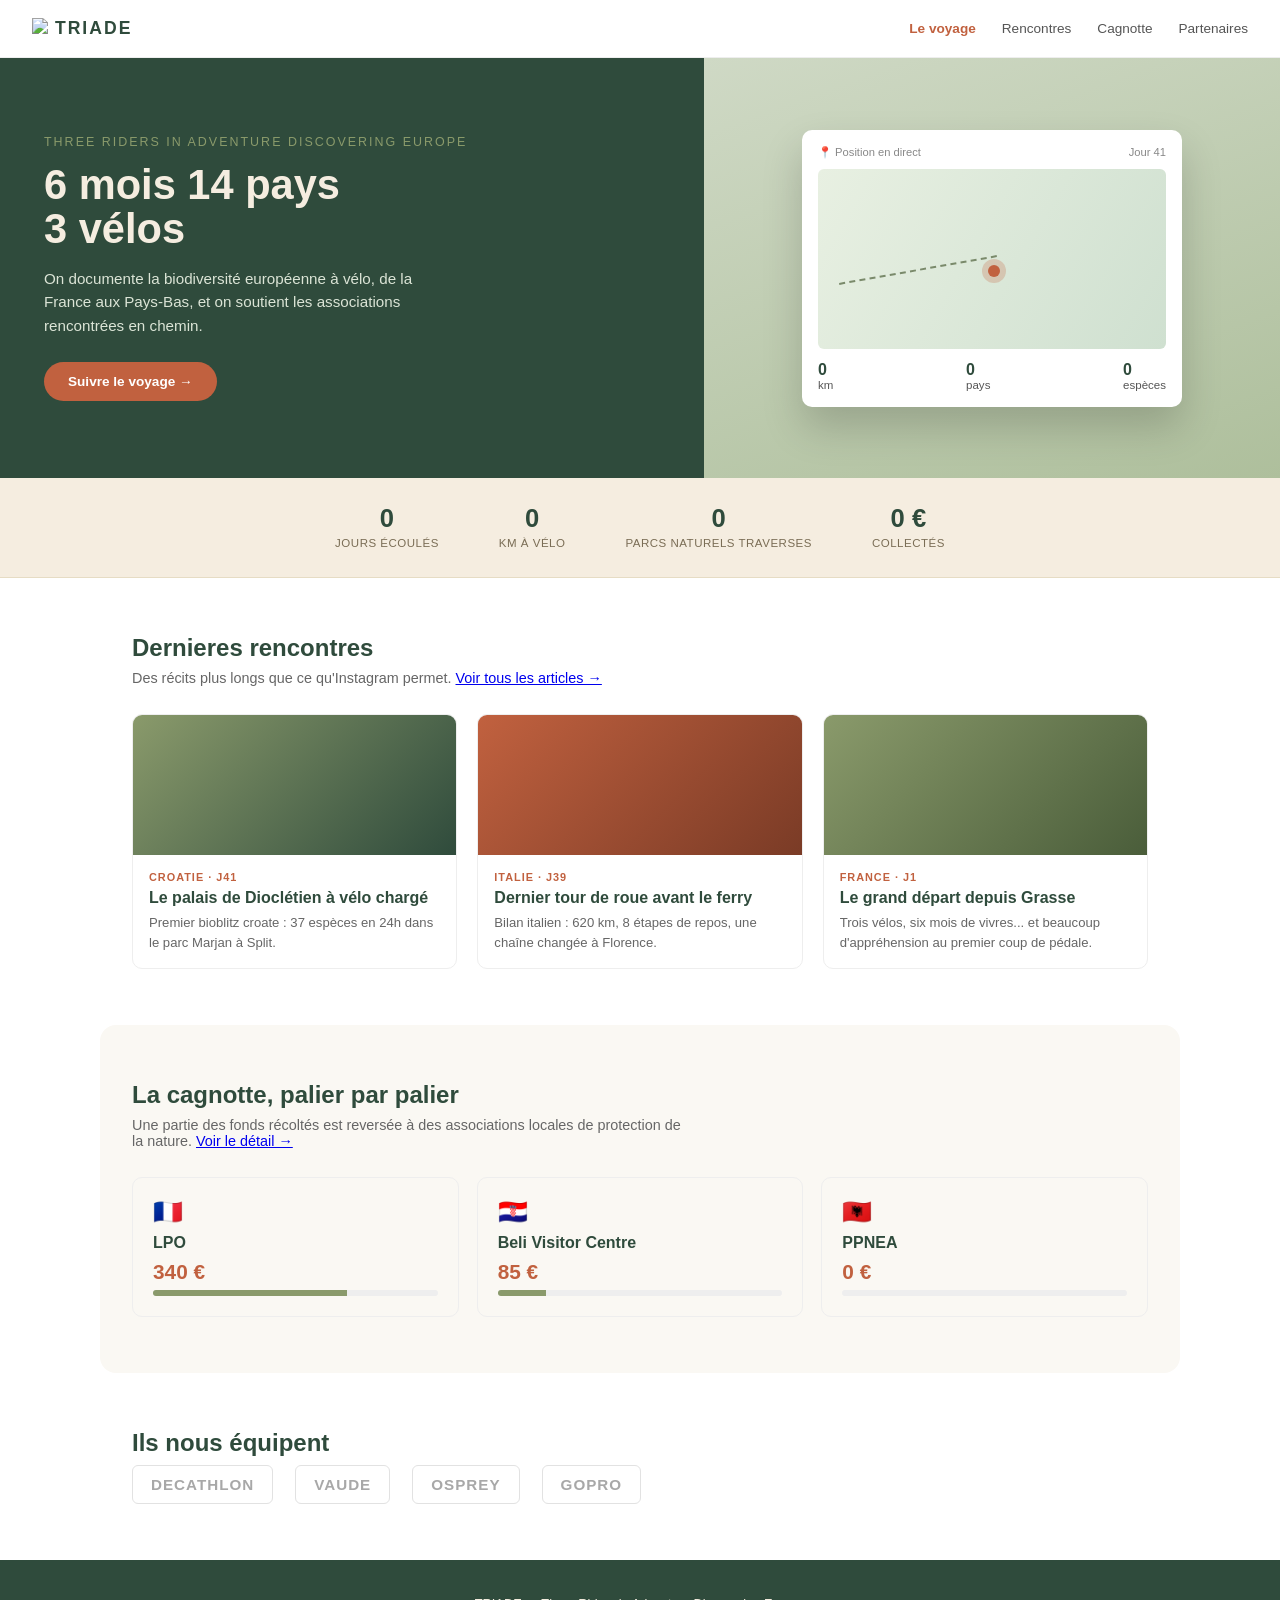
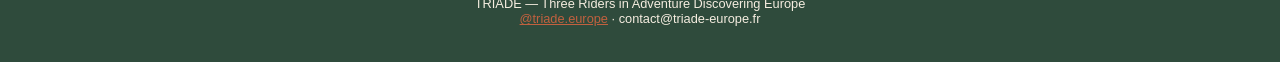
==== index.html @ 1de2ab33 "Update index.html" ====
<!DOCTYPE html>
<html lang="fr">
<head>
<meta charset="UTF-8">
<meta name="viewport" content="width=device-width, initial-scale=1">
<title>TRIADE — 6 mois à vélo pour la biodiversité européenne</title>
<link rel="stylesheet" href="style.css">
</head>
<body>

<nav>
  <a class="logo" href="index.html"> <img src="‪C:\Users\titou\Downloads\ChatGPT Image 26 juil. 2026, 16_15_27.png"> TRIADE</a>
  <div class="navlinks">
    <a href="index.html" class="active">Le voyage</a>
    <a href="carnet.html">Rencontres</a>
    <a href="associations.html">Cagnotte</a>
    <a href="index.html#partenaires">Partenaires</a>
  </div>
</nav>

<div class="hero">
  <div class="hero-left">
    <div class="kicker">Three Riders in Adventure Discovering Europe</div>
    <h1>6 mois 14 pays<br>3 vélos</h1>
    <p>On documente la biodiversité européenne à vélo, de la France aux Pays-Bas, et on soutient les associations rencontrées en chemin.</p>
    <a class="btn" href="carnet.html">Suivre le voyage →</a>
  </div>
  <div class="hero-right">
    <!--
      Remplace ce bloc "map-mock" par le vrai iframe Polarsteps une fois ton compte créé :
      <iframe class="embed-frame" src="URL_POLARSTEPS_ICI"></iframe>
    -->
    <div class="map-mock">
      <div class="mm-top"><span>📍 Position en direct</span><span>Jour 41</span></div>
      <div class="mm-map">
        <div class="mm-line" style="top:100px; left:20px; width:160px; transform:rotate(-10deg);"></div>
        <div class="mm-dot" style="top:96px; left:170px;"></div>
      </div>
      <div class="mm-stats">
        <div><b>0</b>km</div>
        <div><b>0</b>pays</div>
        <div><b>0</b>espèces</div>
      </div>
    </div>
  </div>
</div>

<div class="stripe">
  <div><b>0</b><span>JOURS ÉCOULÉS</span></div>
  <div><b>0</b><span>KM À VÉLO</span></div>
  <div><b>0</b><span>PARCS NATURELS TRAVERSES</span></div>
  <div><b>0 €</b><span>COLLECTÉS</span></div>
</div>

<section>
  <h2>Dernieres rencontres</h2>
  <div class="lede">Des récits plus longs que ce qu'Instagram permet. <a href="carnet.html">Voir tous les articles →</a></div>
  <div class="blogrow">
    <a class="bcard" href="carnet.html">
      <div class="bimg"></div>
      <div class="bc-body">
        <div class="bc-tag">CROATIE · J41</div>
        <h4>Le palais de Dioclétien à vélo chargé</h4>
        <p>Premier bioblitz croate : 37 espèces en 24h dans le parc Marjan à Split.</p>
      </div>
    </a>
    <a class="bcard" href="carnet.html">
      <div class="bimg" style="background:linear-gradient(135deg,#c1613f,#7a3b26);"></div>
      <div class="bc-body">
        <div class="bc-tag">ITALIE · J39</div>
        <h4>Dernier tour de roue avant le ferry</h4>
        <p>Bilan italien : 620 km, 8 étapes de repos, une chaîne changée à Florence.</p>
      </div>
    </a>
    <a class="bcard" href="carnet.html">
      <div class="bimg" style="background:linear-gradient(135deg,#8a9a6b,#4a5d3a);"></div>
      <div class="bc-body">
        <div class="bc-tag">FRANCE · J1</div>
        <h4>Le grand départ depuis Grasse</h4>
        <p>Trois vélos, six mois de vivres... et beaucoup d'appréhension au premier coup de pédale.</p>
      </div>
    </a>
  </div>
</section>

<section style="background:#faf8f3; border-radius:16px;">
  <h2>La cagnotte, palier par palier</h2>
  <div class="lede">Une partie des fonds récoltés est reversée à des associations locales de protection de la nature. <a href="associations.html">Voir le détail →</a></div>
  <div class="cards3">
    <div class="fcard">
      <div class="flag">🇫🇷</div>
      <h4>LPO</h4>
      <div class="amt">340 €</div>
      <div class="track"><div class="fill" style="width:68%"></div></div>
    </div>
    <div class="fcard">
      <div class="flag">🇭🇷</div>
      <h4>Beli Visitor Centre</h4>
      <div class="amt">85 €</div>
      <div class="track"><div class="fill" style="width:17%"></div></div>
    </div>
    <div class="fcard">
      <div class="flag">🇦🇱</div>
      <h4>PPNEA</h4>
      <div class="amt">0 €</div>
      <div class="track"><div class="fill" style="width:0%"></div></div>
    </div>
  </div>
</section>

<section id="partenaires">
  <h2>Ils nous équipent</h2>
  <div class="plogos">
    <div class="plogo">DECATHLON</div>
    <div class="plogo">VAUDE</div>
    <div class="plogo">OSPREY</div>
    <div class="plogo">GOPRO</div>
  </div>
</section>

<footer>
  TRIADE — Three Riders in Adventure Discovering Europe<br>
  <a href="https://instagram.com/triade.europe" target="_blank">@triade.europe</a> · contact@triade-europe.fr
</footer>

</body>
</html>
---- style.css ----
:root{
  --forest:#2f4b3c;
  --cream:#f5ede0;
  --terracotta:#c1613f;
  --sage:#8a9a6b;
  --ink:#22201c;
}
*{box-sizing:border-box; margin:0; padding:0;}
body{ font-family: 'Segoe UI', Verdana, sans-serif; color:var(--ink); background:#fff; }

nav{
  display:flex; justify-content:space-between; align-items:center;
  padding:18px 32px; border-bottom:1px solid #eee;
  position:sticky; top:0; background:#fff; z-index:10;
}
.logo{ font-weight:800; letter-spacing:2px; color:var(--forest); font-size:1.1rem; text-decoration:none; }
.navlinks{ display:flex; gap:26px; font-size:0.85rem; }
.navlinks a{ color:#555; text-decoration:none; }
.navlinks a.active{ color:var(--terracotta); font-weight:700; }
.navlinks a:hover{ color:var(--forest); }

/* HERO split */
.hero{
  display:grid; grid-template-columns: 1.1fr 0.9fr;
  min-height: 420px;
}
@media (max-width: 760px){ .hero{ grid-template-columns: 1fr; } }
.hero-left{
  background:var(--forest); color:var(--cream);
  padding: 60px 44px;
  display:flex; flex-direction:column; justify-content:center;
}
.hero-left .kicker{ font-size:0.78rem; letter-spacing:2px; color:var(--sage); text-transform:uppercase; margin-bottom:14px;}
.hero-left h1{ font-size:2.6rem; line-height:1.05; margin-bottom:16px; font-weight:800;}
.hero-left p{ color:#dbe4d6; max-width:400px; margin-bottom:24px; line-height:1.55; font-size:0.95rem;}
.btn{
  display:inline-block; background:var(--terracotta); color:#fff;
  padding:12px 24px; border-radius:30px; font-weight:700; font-size:0.85rem;
  text-decoration:none; width:fit-content;
}
.hero-right{
  background: linear-gradient(160deg, #cfd9c5 0%, #aebf9c 100%);
  position:relative;
  display:flex; align-items:center; justify-content:center;
  padding: 30px;
}
.map-mock{
  width:100%; max-width:380px; background:#fff; border-radius:10px; box-shadow:0 20px 40px rgba(0,0,0,0.18);
  padding:16px;
}
.map-mock .mm-top{ display:flex; justify-content:space-between; font-size:0.7rem; color:#888; margin-bottom:10px;}
.map-mock .mm-map{ height:180px; border-radius:6px; background: linear-gradient(120deg,#e8f0e2,#cfe0d0); position:relative; overflow:hidden;}
.mm-dot{ position:absolute; width:12px; height:12px; background:var(--terracotta); border-radius:50%; box-shadow:0 0 0 6px rgba(193,97,63,0.25);}
.mm-line{ position:absolute; border-top:2px dashed #7a8a6b; }
.mm-stats{ display:flex; justify-content:space-between; margin-top:12px; font-size:0.72rem; color:#555;}
.mm-stats b{ display:block; color:var(--forest); font-size:1rem;}
/* placeholder for a real embedded map/iframe */
.embed-frame{ width:100%; height:340px; border:0; border-radius:10px; }

/* STAT STRIP */
.stripe{
  background:var(--cream); padding:26px 32px;
  display:flex; justify-content:center; gap:60px; flex-wrap:wrap;
  border-bottom:1px solid #e6dcc4;
}
.stripe div{ text-align:center; }
.stripe b{ display:block; font-size:1.6rem; color:var(--forest); }
.stripe span{ font-size:0.72rem; color:#7a6d55; letter-spacing:0.5px; }

section{ padding:56px 32px; max-width:1080px; margin:0 auto; }
h2{ font-size:1.5rem; color:var(--forest); margin-bottom:8px; }
.lede{ color:#666; font-size:0.9rem; margin-bottom:28px; max-width:560px;}

/* FUNDING cards */
.cards3{ display:grid; grid-template-columns:repeat(auto-fit, minmax(240px,1fr)); gap:18px;}
.fcard{ border:1px solid #eee; border-radius:10px; padding:20px; }
.fcard .flag{ font-size:1.5rem; }
.fcard h4{ margin:8px 0 4px; font-size:1rem; color:var(--forest);}
.fcard .amt{ font-weight:800; color:var(--terracotta); font-size:1.3rem; margin:8px 0 6px;}
.fcard p{ font-size:0.82rem; color:#666; line-height:1.5; margin-bottom:10px;}
.fcard a{ font-size:0.75rem; color:var(--terracotta); text-decoration:none; font-weight:700;}
.track{ height:6px; background:#eee; border-radius:4px; overflow:hidden;}
.fill{ height:100%; background:var(--sage); }

/* BLOG row */
.blogrow{ display:grid; grid-template-columns:repeat(auto-fit, minmax(260px,1fr)); gap:20px;}
.bcard{ border-radius:10px; overflow:hidden; border:1px solid #eee; text-decoration:none; color:inherit; display:block;}
.bimg{ height:140px; background:linear-gradient(135deg,#8a9a6b,#2f4b3c);}
.bcard .bc-body{ padding:16px; }
.bcard .bc-tag{ font-size:0.68rem; color:var(--terracotta); font-weight:700; letter-spacing:1px;}
.bcard h4{ font-size:1rem; margin:6px 0 6px; color:var(--forest); }
.bcard p{ font-size:0.82rem; color:#666; line-height:1.5;}

/* PARTNERS */
.plogos{ display:flex; flex-wrap:wrap; gap:22px; align-items:center; opacity:0.85;}
.plogo{ font-weight:800; letter-spacing:1px; color:#999; font-size:0.95rem; border:1px solid #ddd; padding:10px 18px; border-radius:6px;}

/* simple page header for inner pages */
.page-header{ background:var(--forest); color:var(--cream); padding:50px 32px; text-align:center;}
.page-header h1{ font-size:2rem; margin-bottom:8px;}
.page-header p{ color:#dbe4d6; font-size:0.9rem;}

footer{ background:var(--forest); color:var(--cream); padding:36px 32px; text-align:center; font-size:0.8rem;}
footer a{ color:var(--terracotta); }
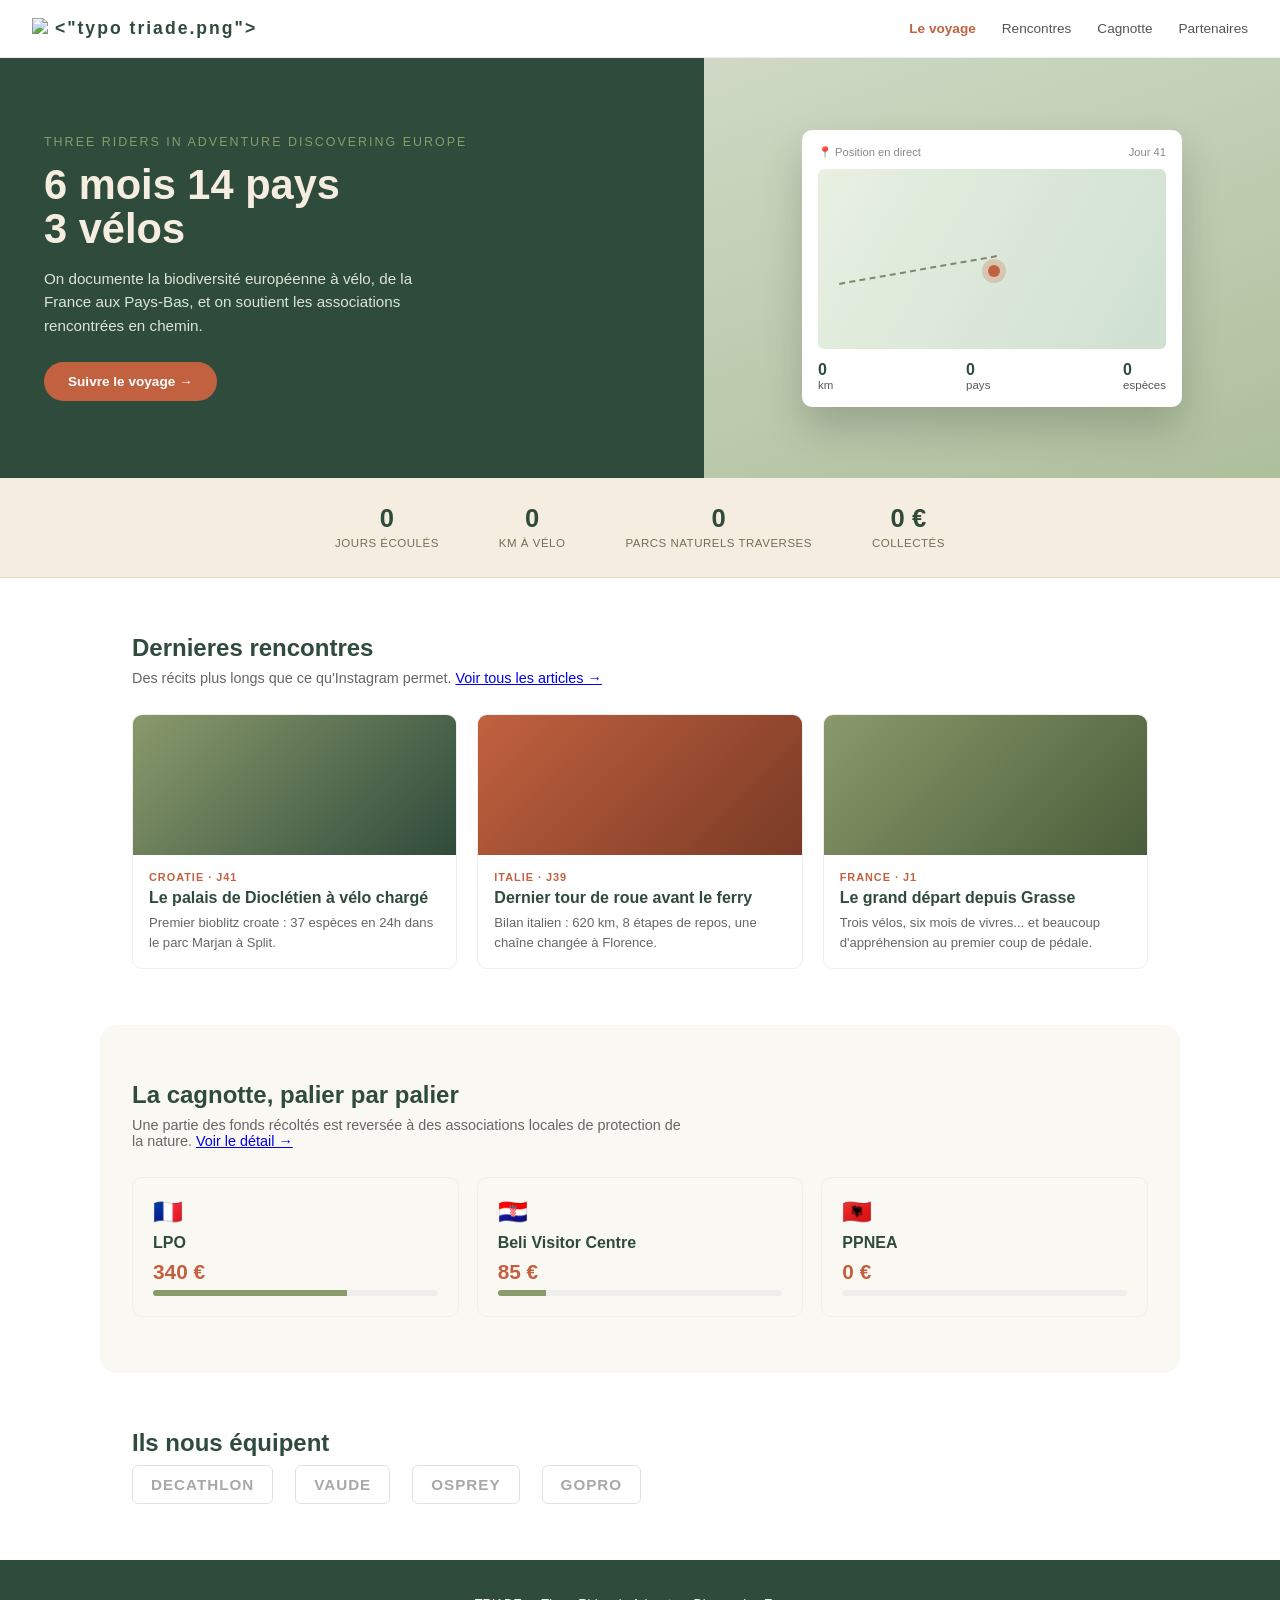
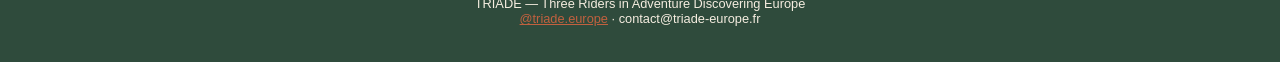
==== commit 8e000b0e: "Update index.html" ====
--- a/index.html
+++ b/index.html
@@ -9,7 +9,7 @@
 <body>
 
 <nav>
-  <a class="logo" href="index.html"> <img src="‪C:\Users\titou\Downloads\ChatGPT Image 26 juil. 2026, 16_15_27.png"> TRIADE</a>
+  <a class="logo" href="index.html"> <img src="‪logo triade.png"> <"typo triade.png"></a>
   <div class="navlinks">
     <a href="index.html" class="active">Le voyage</a>
     <a href="carnet.html">Rencontres</a>
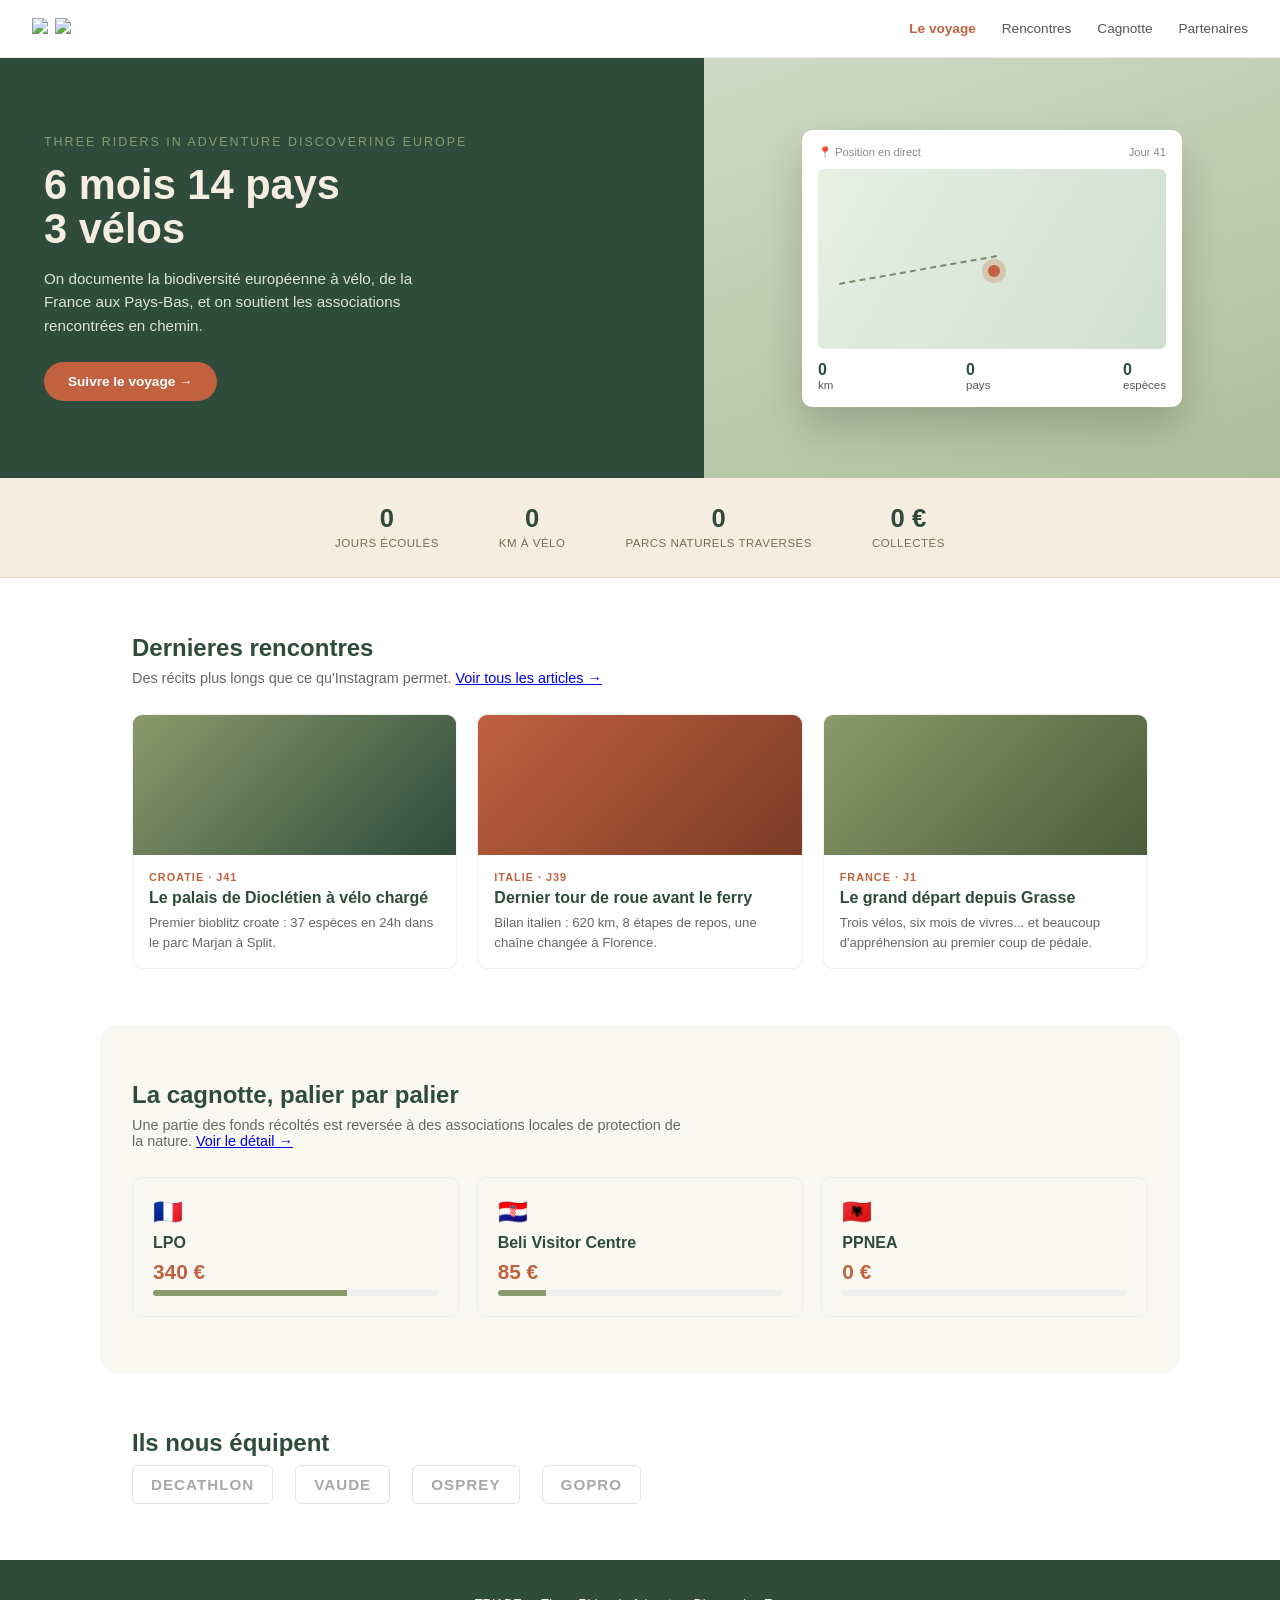
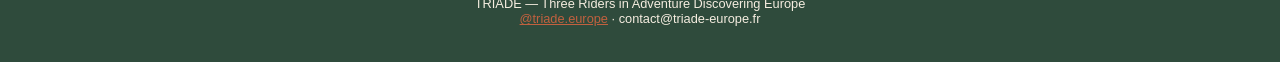
==== commit 03e36805: "Update index.html" ====
--- a/index.html
+++ b/index.html
@@ -9,7 +9,7 @@
 <body>
 
 <nav>
-  <a class="logo" href="index.html"> <img src="‪logo triade.png"> <"typo triade.png"></a>
+  <a class="logo" href="index.html"> <img src="main/‪logo triade.png"> <img src="main/typo triade.png"></a>
   <div class="navlinks">
     <a href="index.html" class="active">Le voyage</a>
     <a href="carnet.html">Rencontres</a>
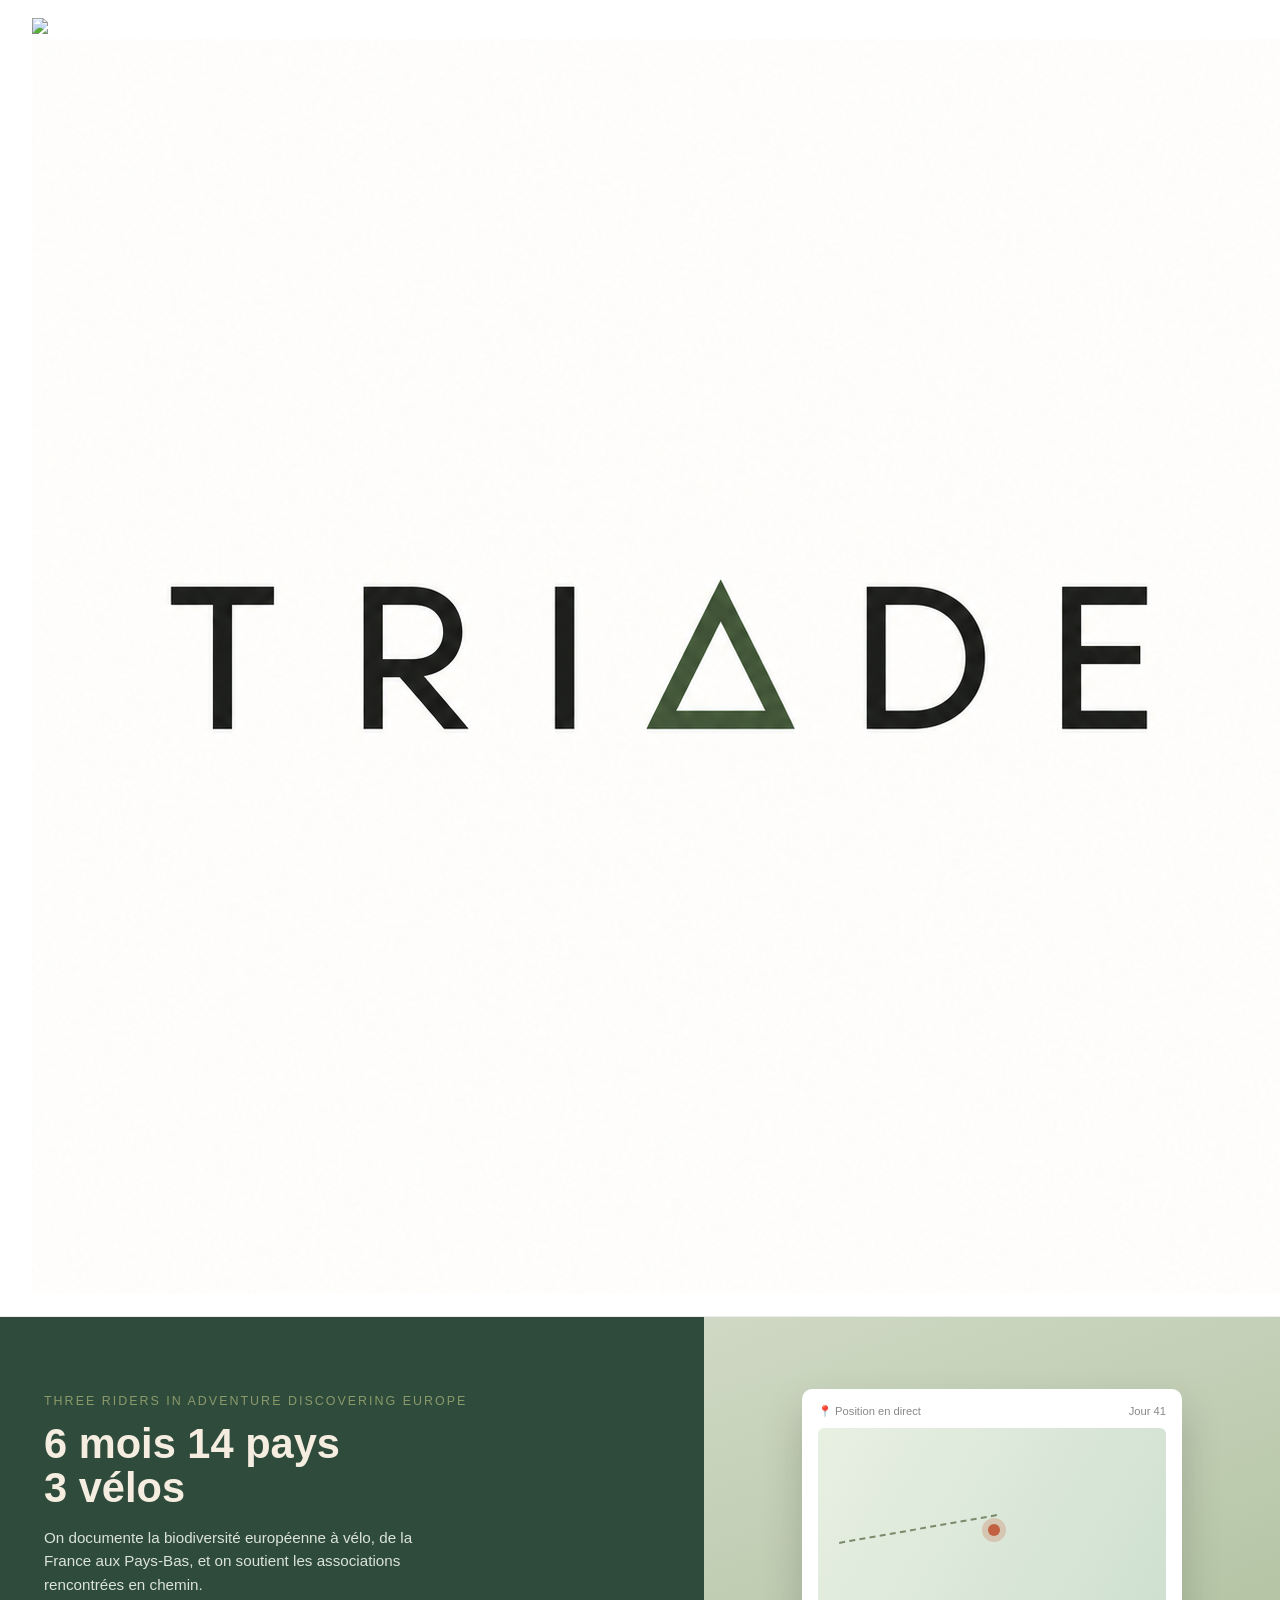
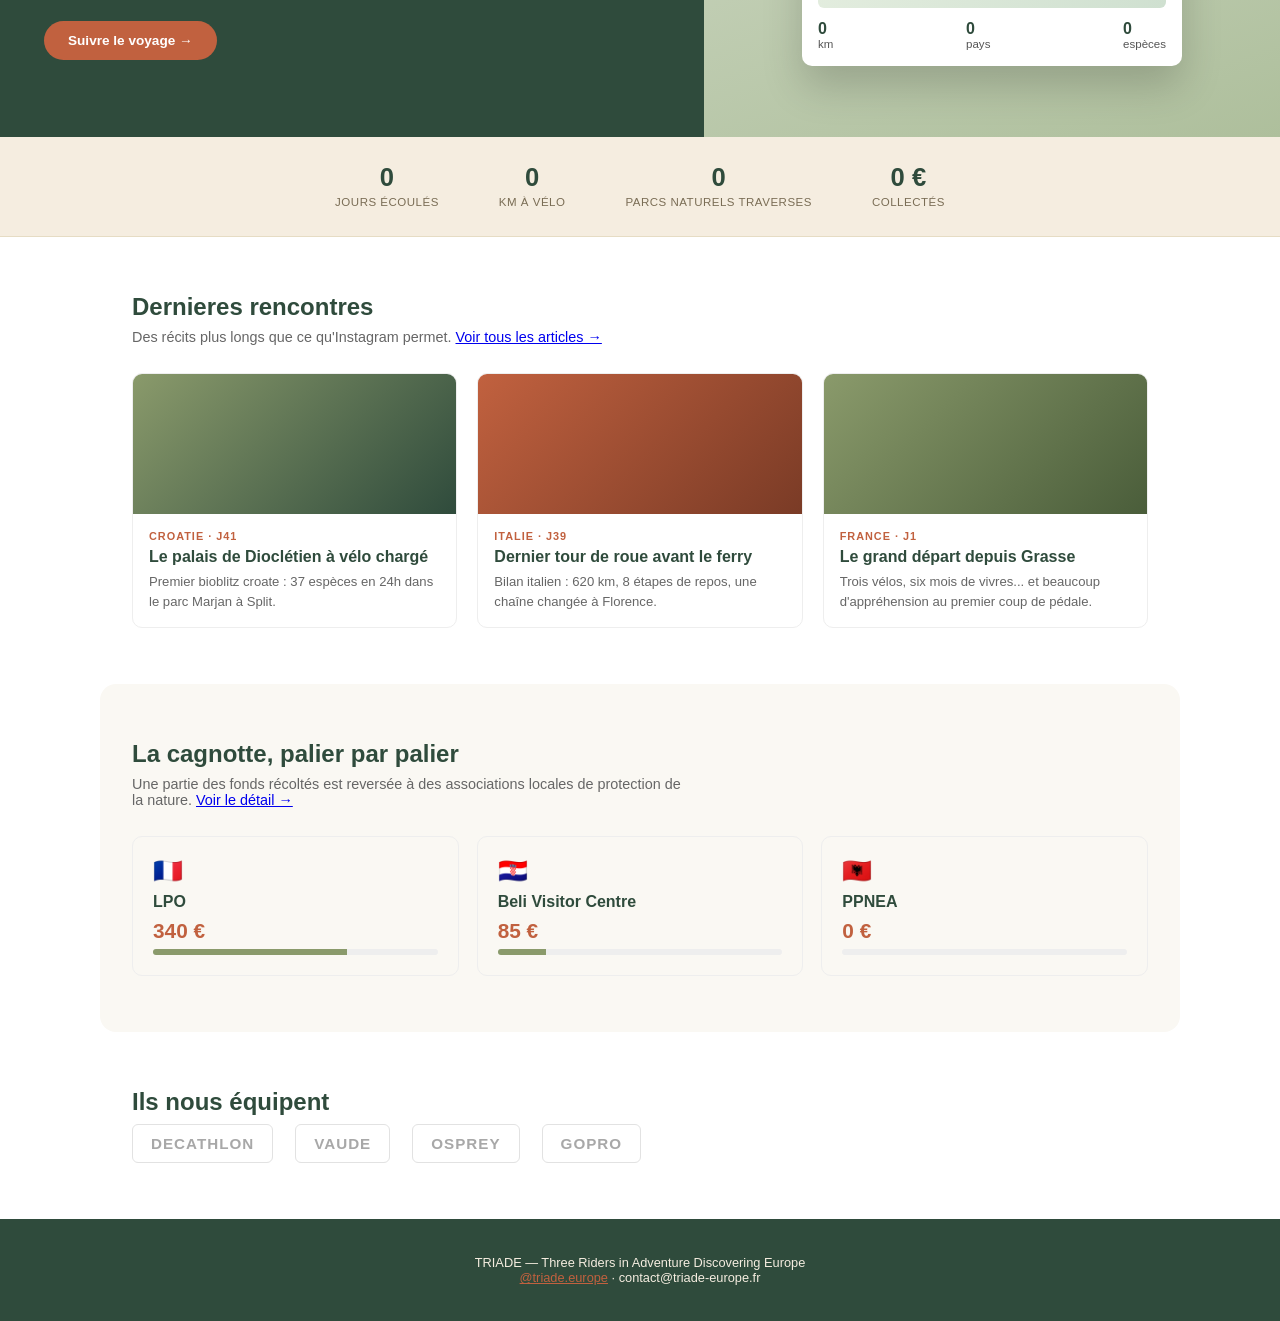
==== commit 13edee25: "Update index.html" ====
--- a/index.html
+++ b/index.html
@@ -9,7 +9,7 @@
 <body>
 
 <nav>
-  <a class="logo" href="index.html"> <img src="main/‪logo triade.png"> <img src="main/typo triade.png"></a>
+  <a class="logo" href="index.html"> <img src="‪logo triade.png"> <img src="typo triade.png"></a>
   <div class="navlinks">
     <a href="index.html" class="active">Le voyage</a>
     <a href="carnet.html">Rencontres</a>
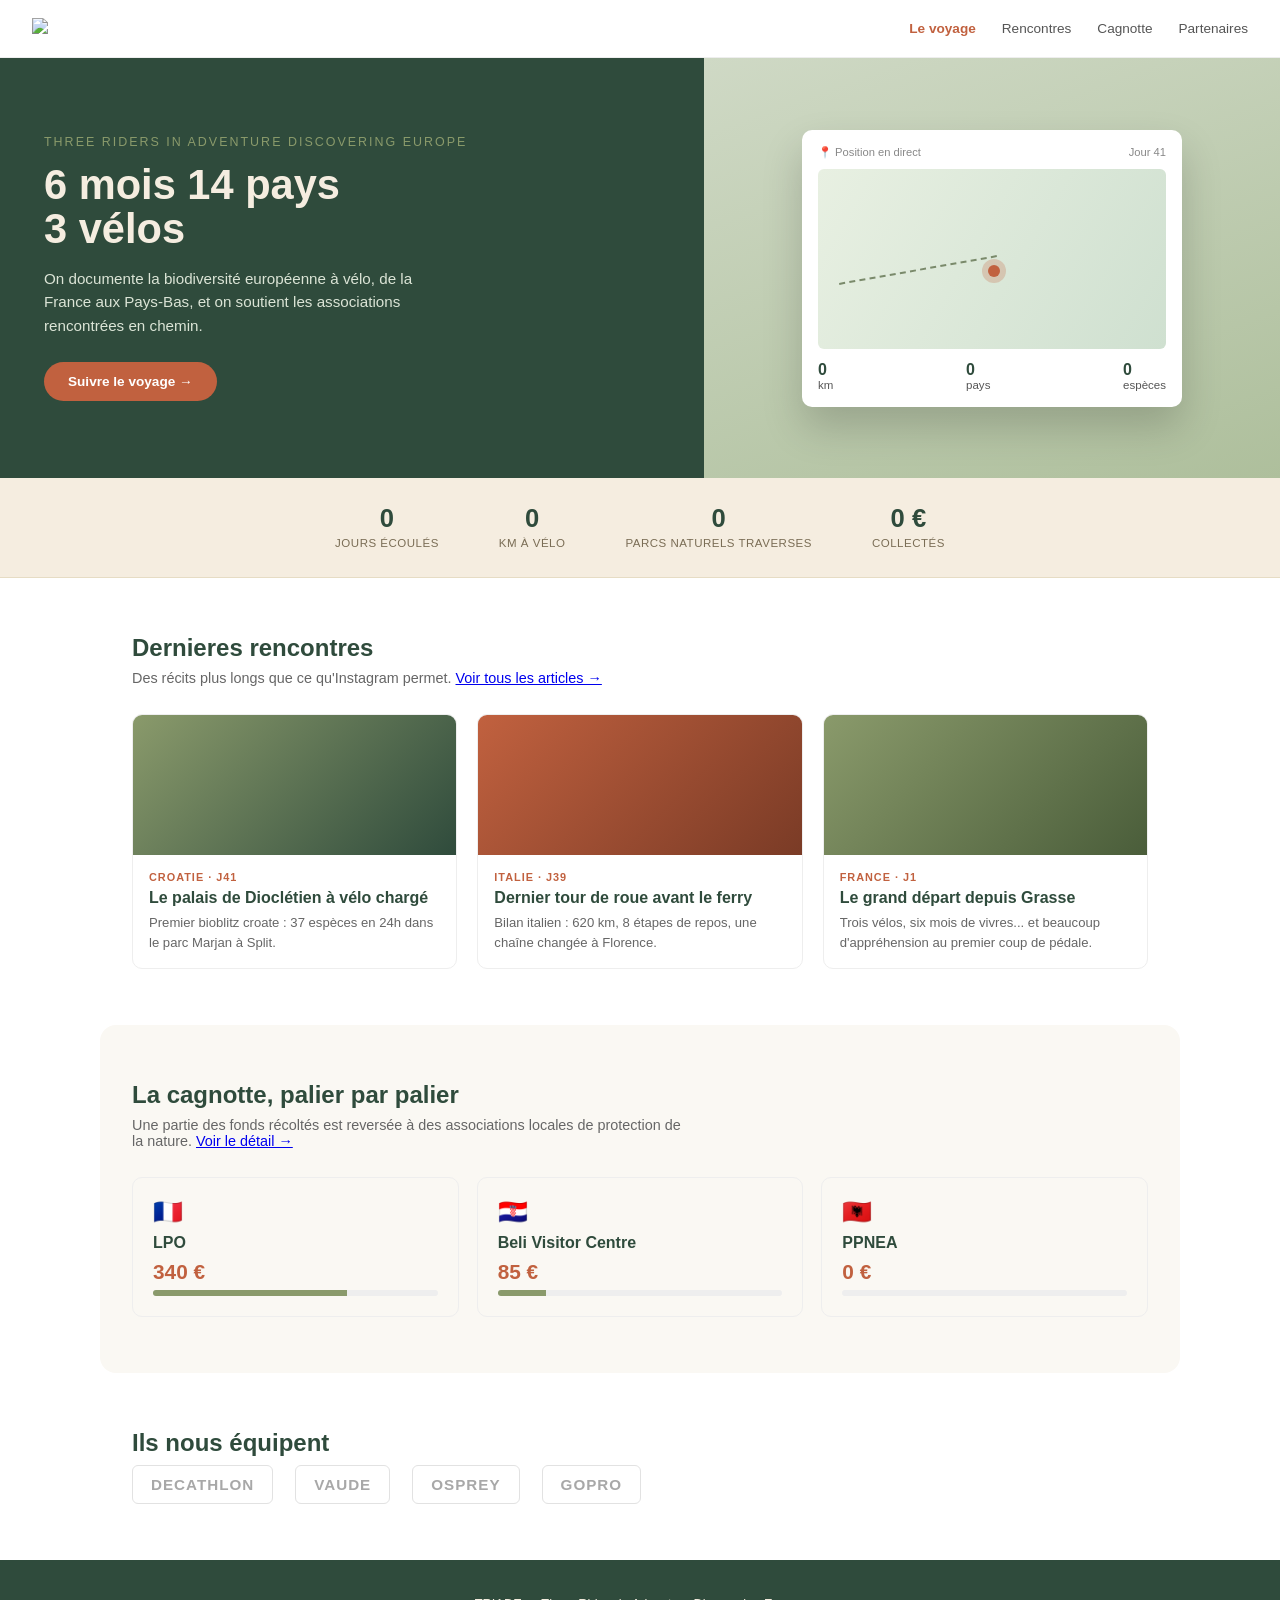
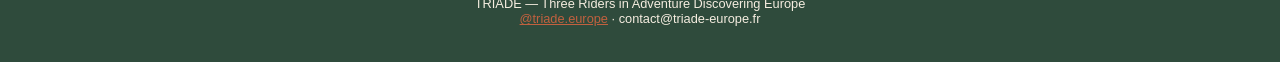
==== commit e79e19fe: "Update index.html" ====
--- a/index.html
+++ b/index.html
@@ -9,7 +9,7 @@
 <body>
 
 <nav>
-  <a class="logo" href="index.html"> <img src="‪logo triade.png"> <img src="typo triade.png"></a>
+  <a class="logo" href="index.html"> <img src="logo triade.png> <img src="typo triade.png"></a>
   <div class="navlinks">
     <a href="index.html" class="active">Le voyage</a>
     <a href="carnet.html">Rencontres</a>
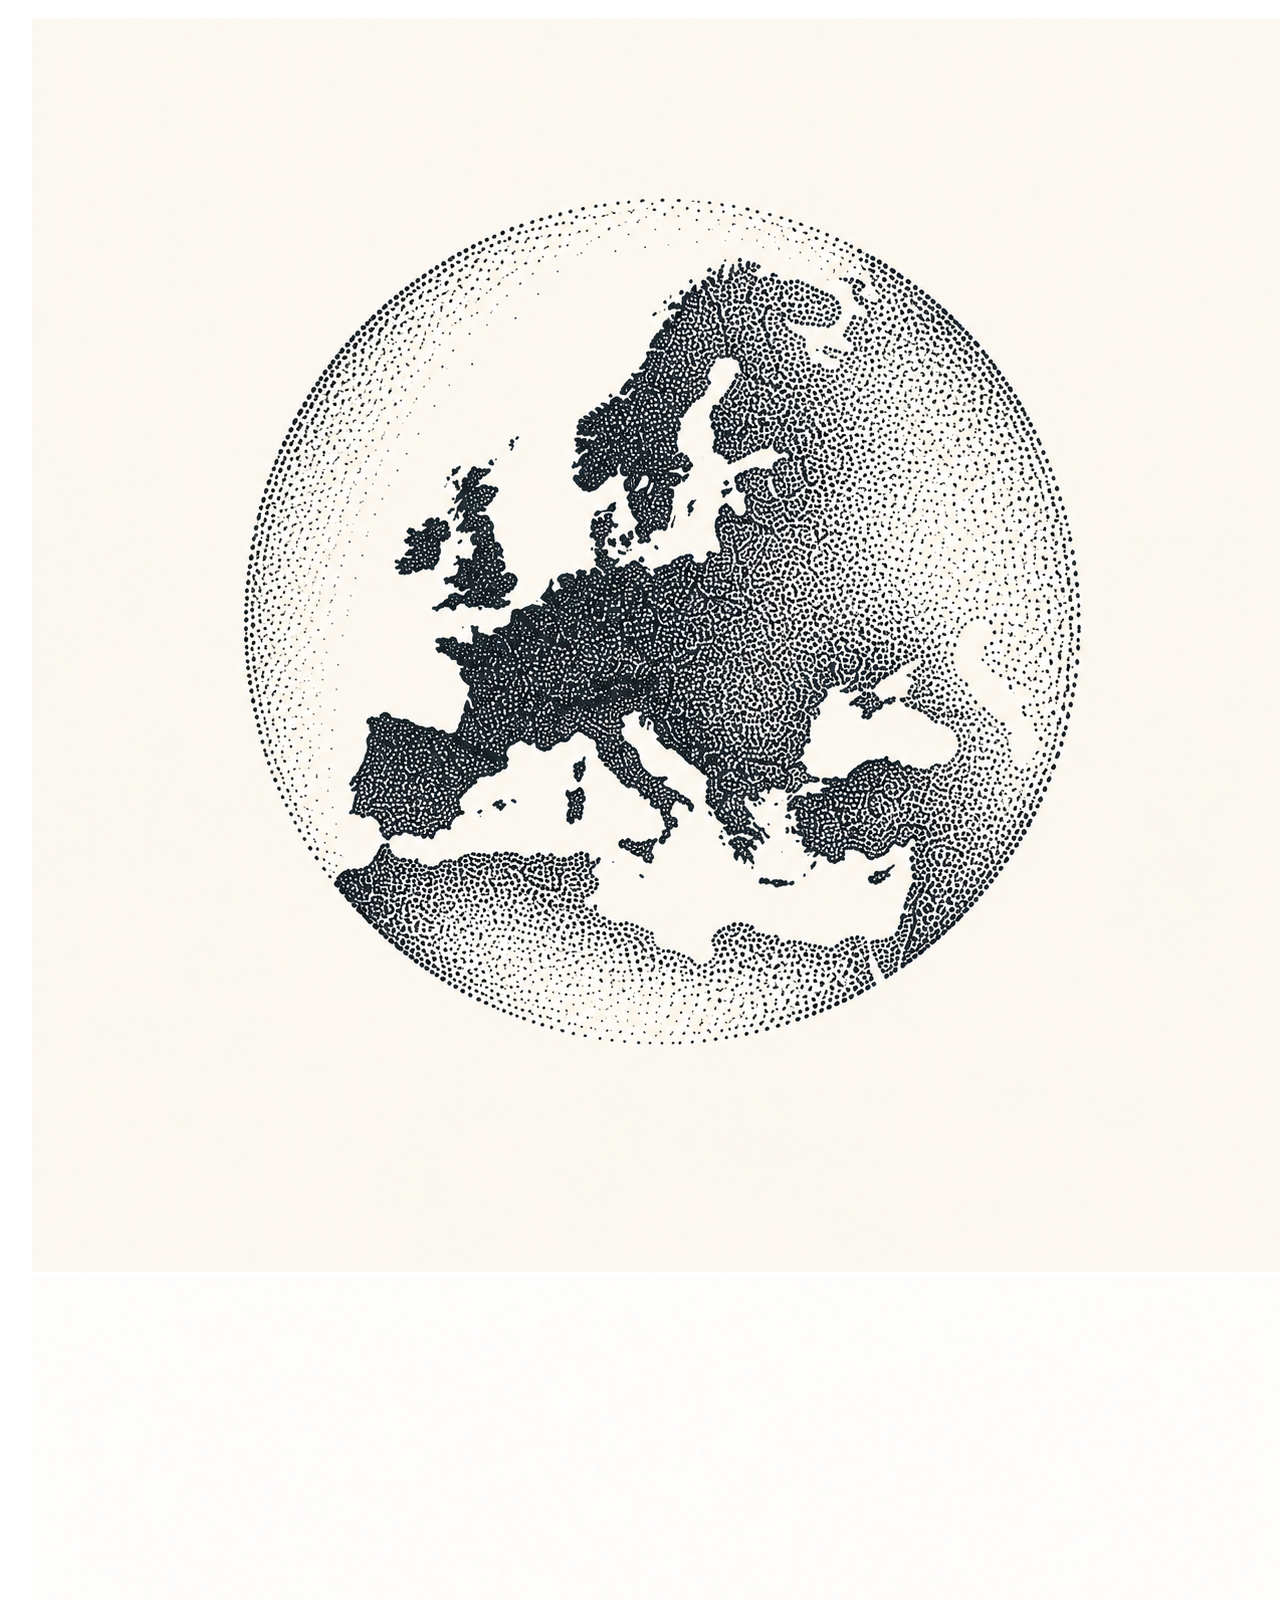
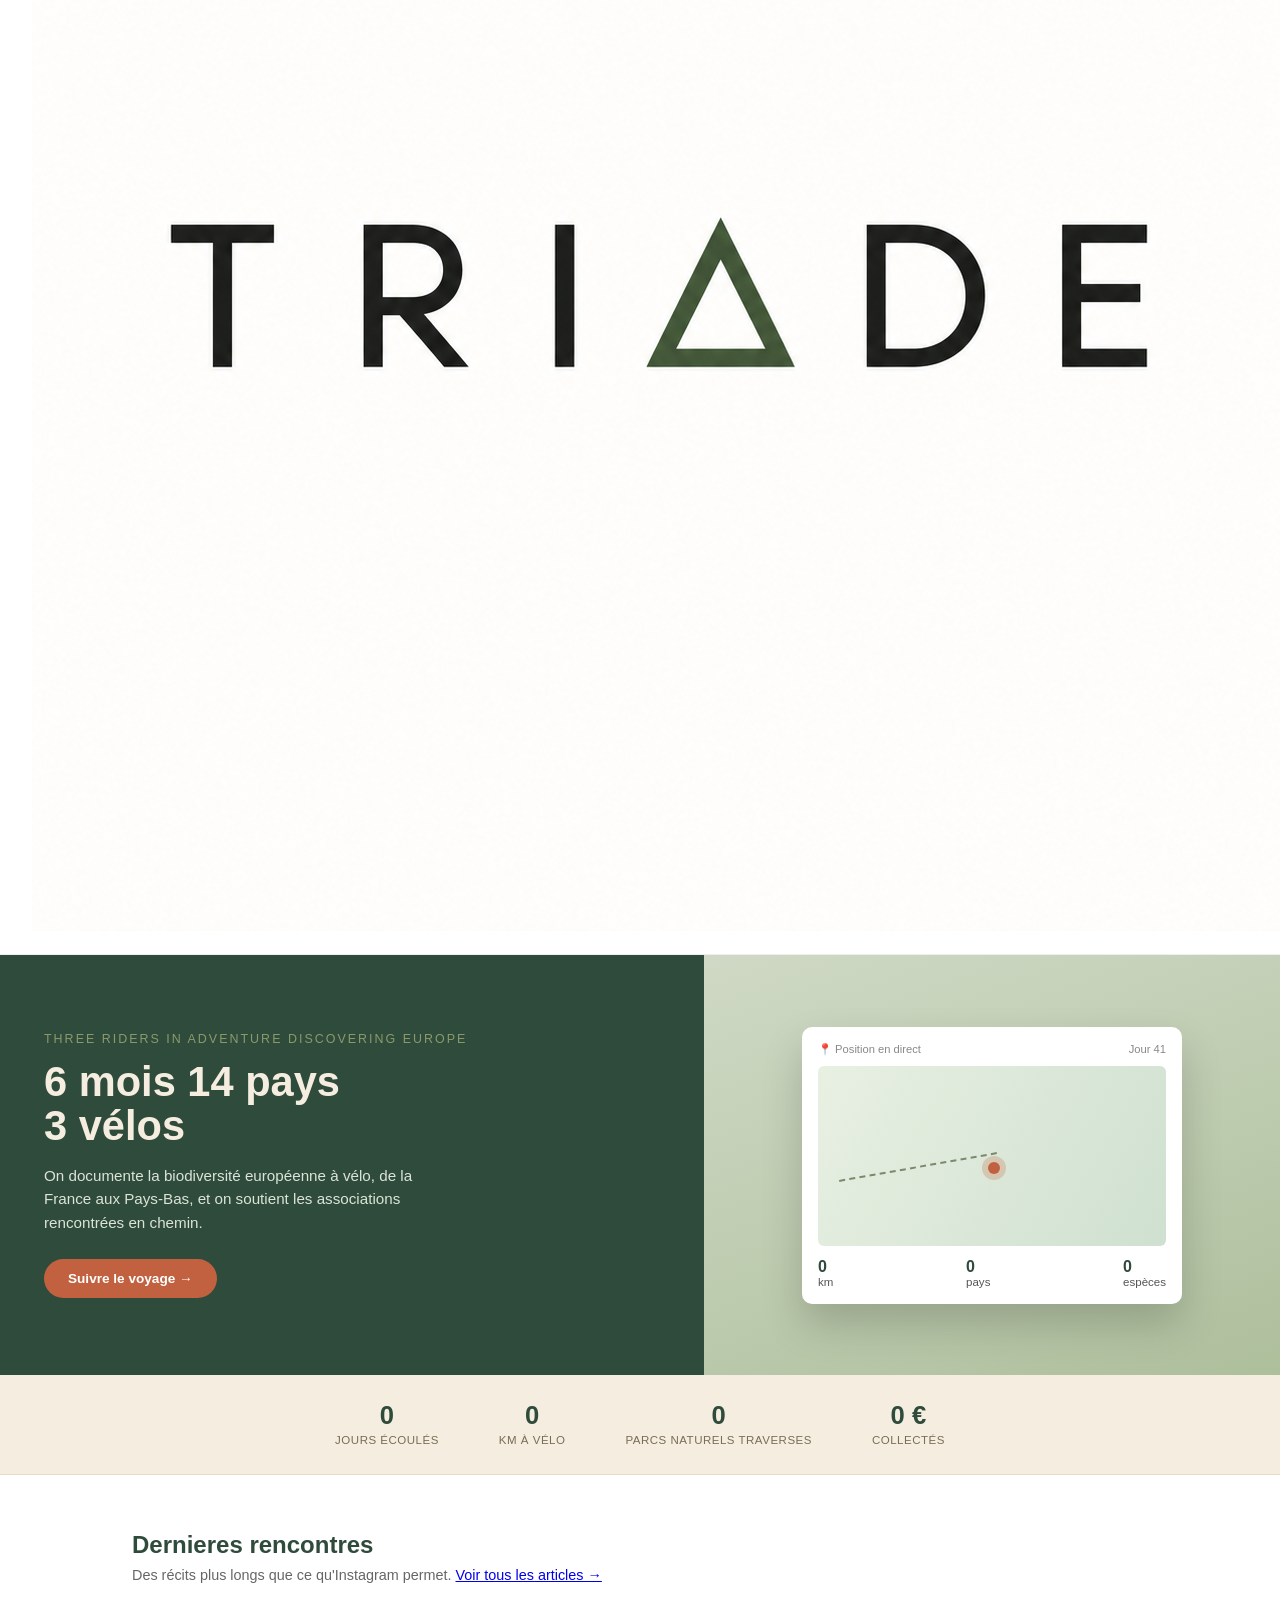
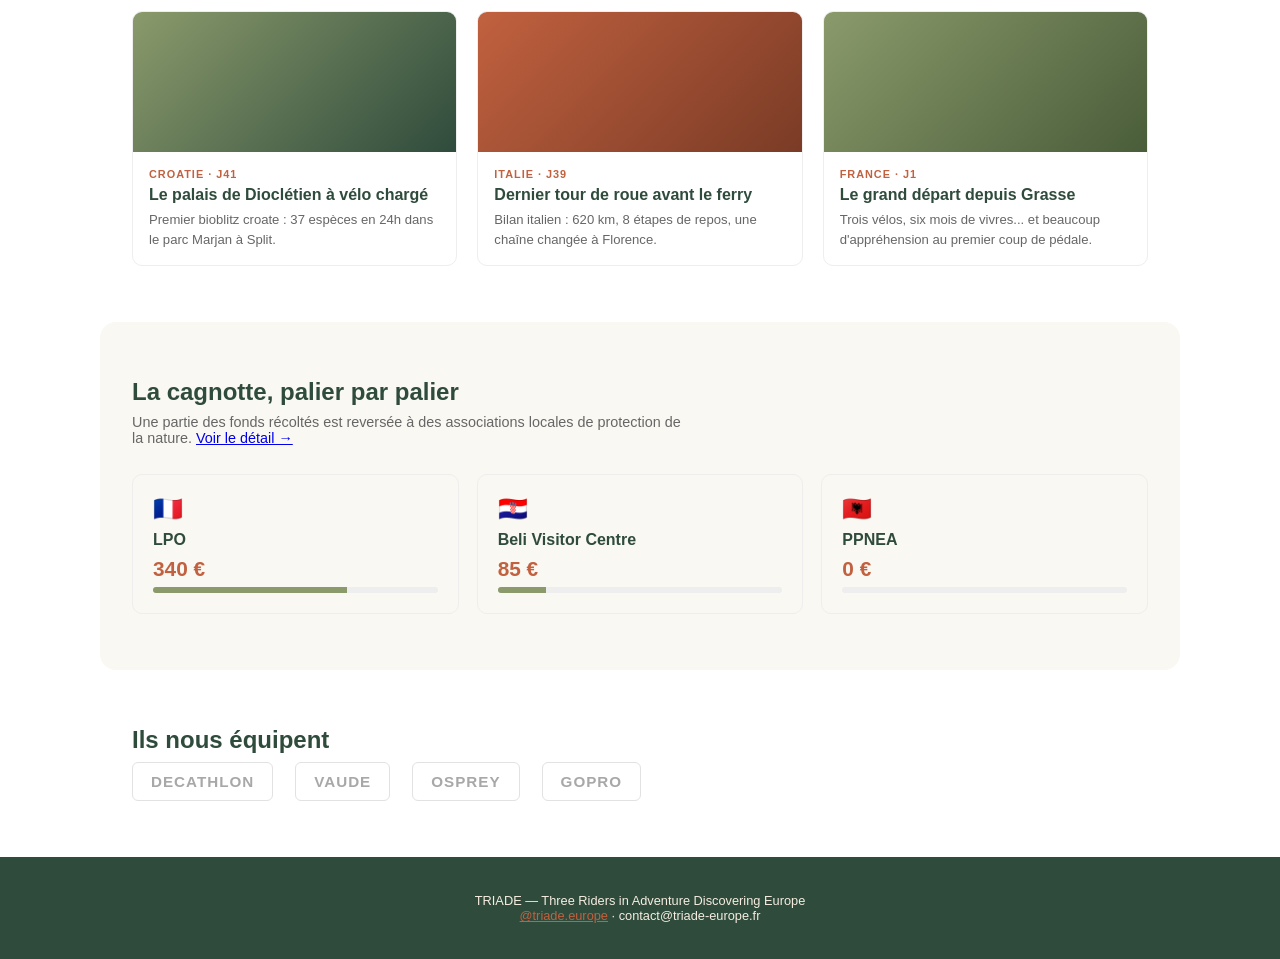
==== commit dd8a9976: "Update index.html" ====
--- a/index.html
+++ b/index.html
@@ -9,7 +9,7 @@
 <body>
 
 <nav>
-  <a class="logo" href="index.html"> <img src="logo triade.png> <img src="typo triade.png"></a>
+  <a class="logo" href="index.html"> <img src="logo triade.png"> <img src="typo triade.png"></a>
   <div class="navlinks">
     <a href="index.html" class="active">Le voyage</a>
     <a href="carnet.html">Rencontres</a>
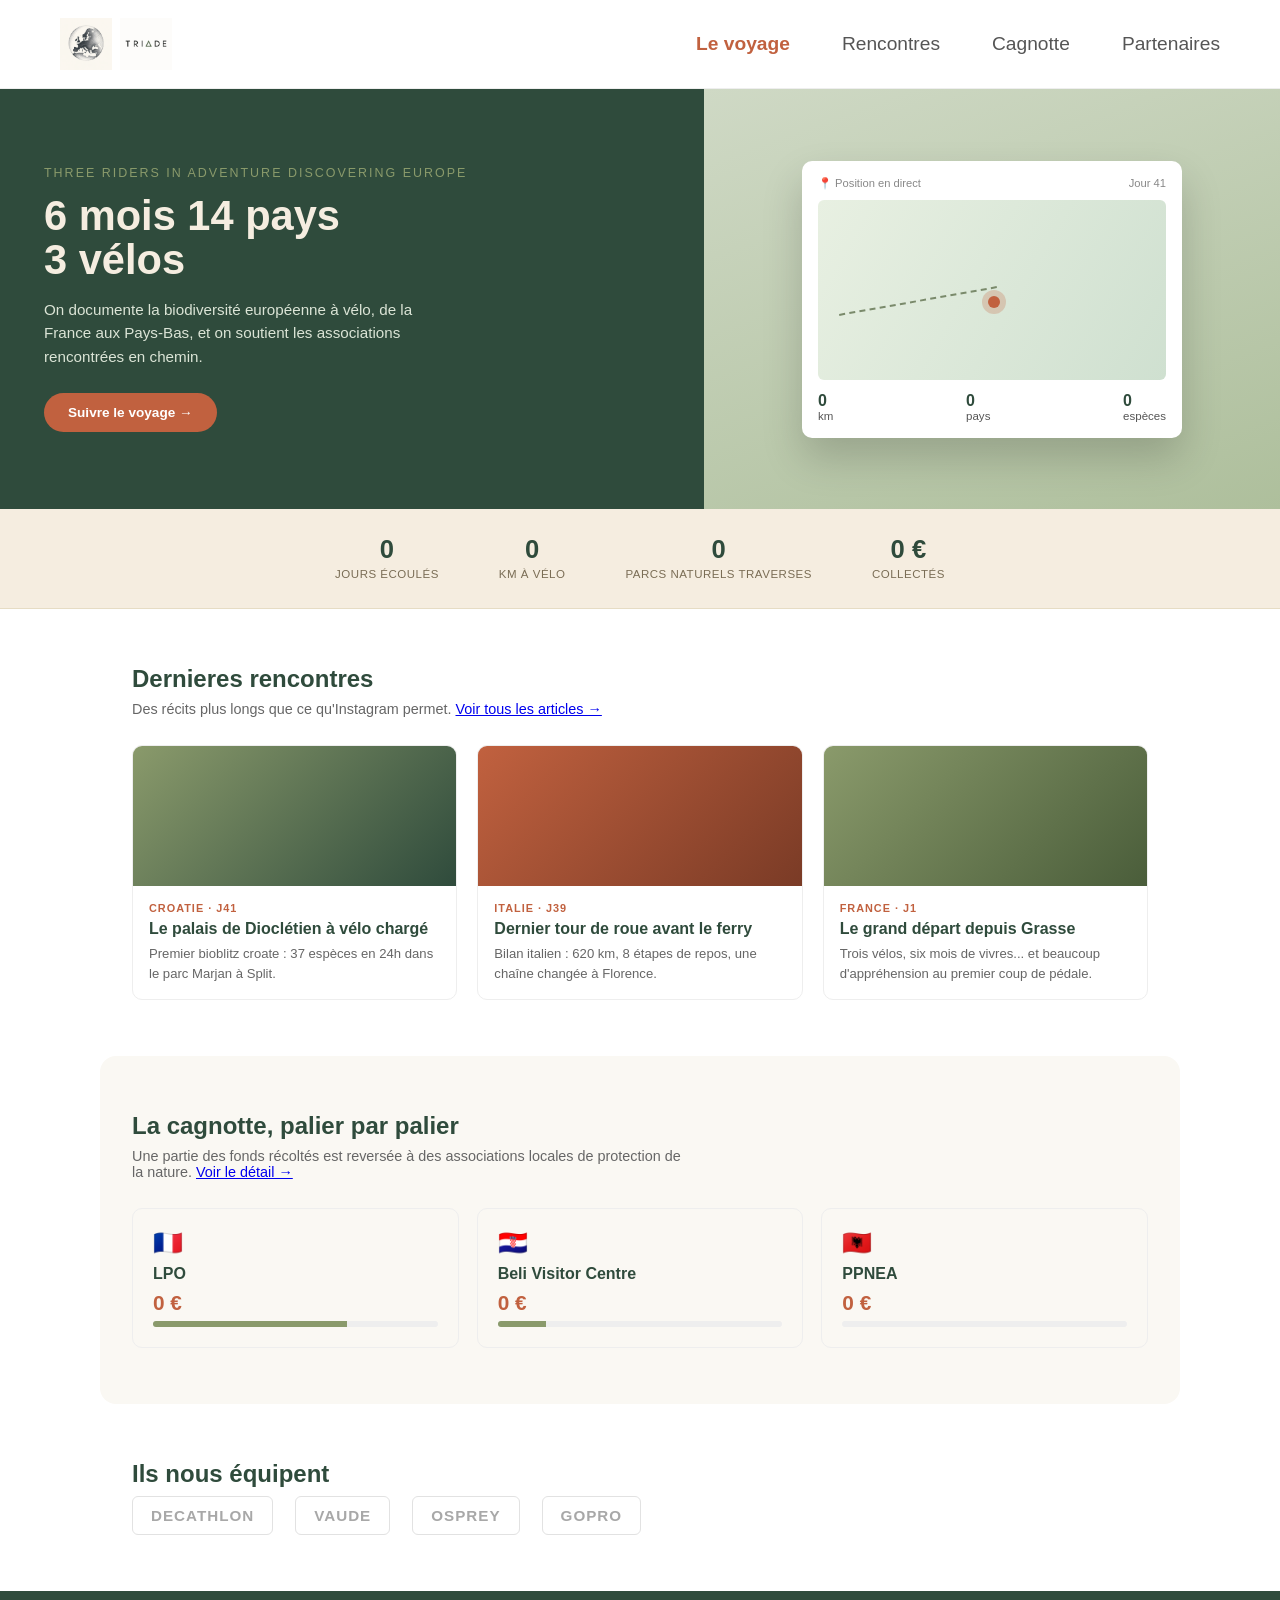
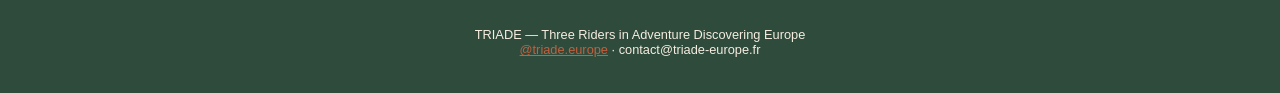
==== commit 2c844267: "Update index.html" ====
--- a/index.html
+++ b/index.html
@@ -90,13 +90,13 @@
     <div class="fcard">
       <div class="flag">🇫🇷</div>
       <h4>LPO</h4>
-      <div class="amt">340 €</div>
+      <div class="amt">0 €</div>
       <div class="track"><div class="fill" style="width:68%"></div></div>
     </div>
     <div class="fcard">
       <div class="flag">🇭🇷</div>
       <h4>Beli Visitor Centre</h4>
-      <div class="amt">85 €</div>
+      <div class="amt">0 €</div>
       <div class="track"><div class="fill" style="width:17%"></div></div>
     </div>
     <div class="fcard">
--- a/style.css
+++ b/style.css
@@ -10,11 +10,13 @@
 
 nav{
   display:flex; justify-content:space-between; align-items:center;
-  padding:18px 32px; border-bottom:1px solid #eee;
+  padding:18px 60px; border-bottom:1px solid #eee;
   position:sticky; top:0; background:#fff; z-index:10;
 }
-.logo{ font-weight:800; letter-spacing:2px; color:var(--forest); font-size:1.1rem; text-decoration:none; }
-.navlinks{ display:flex; gap:26px; font-size:0.85rem; }
+.logo img{ height:52px; width:auto; display:block; }
+.logo{ display:flex; align-items:center; gap:8px; }
+.logo img{ height:52px; width:auto; display:block; }
+.navlinks{ display:flex; gap:52px; font-size:1.2rem; }
 .navlinks a{ color:#555; text-decoration:none; }
 .navlinks a.active{ color:var(--terracotta); font-weight:700; }
 .navlinks a:hover{ color:var(--forest); }
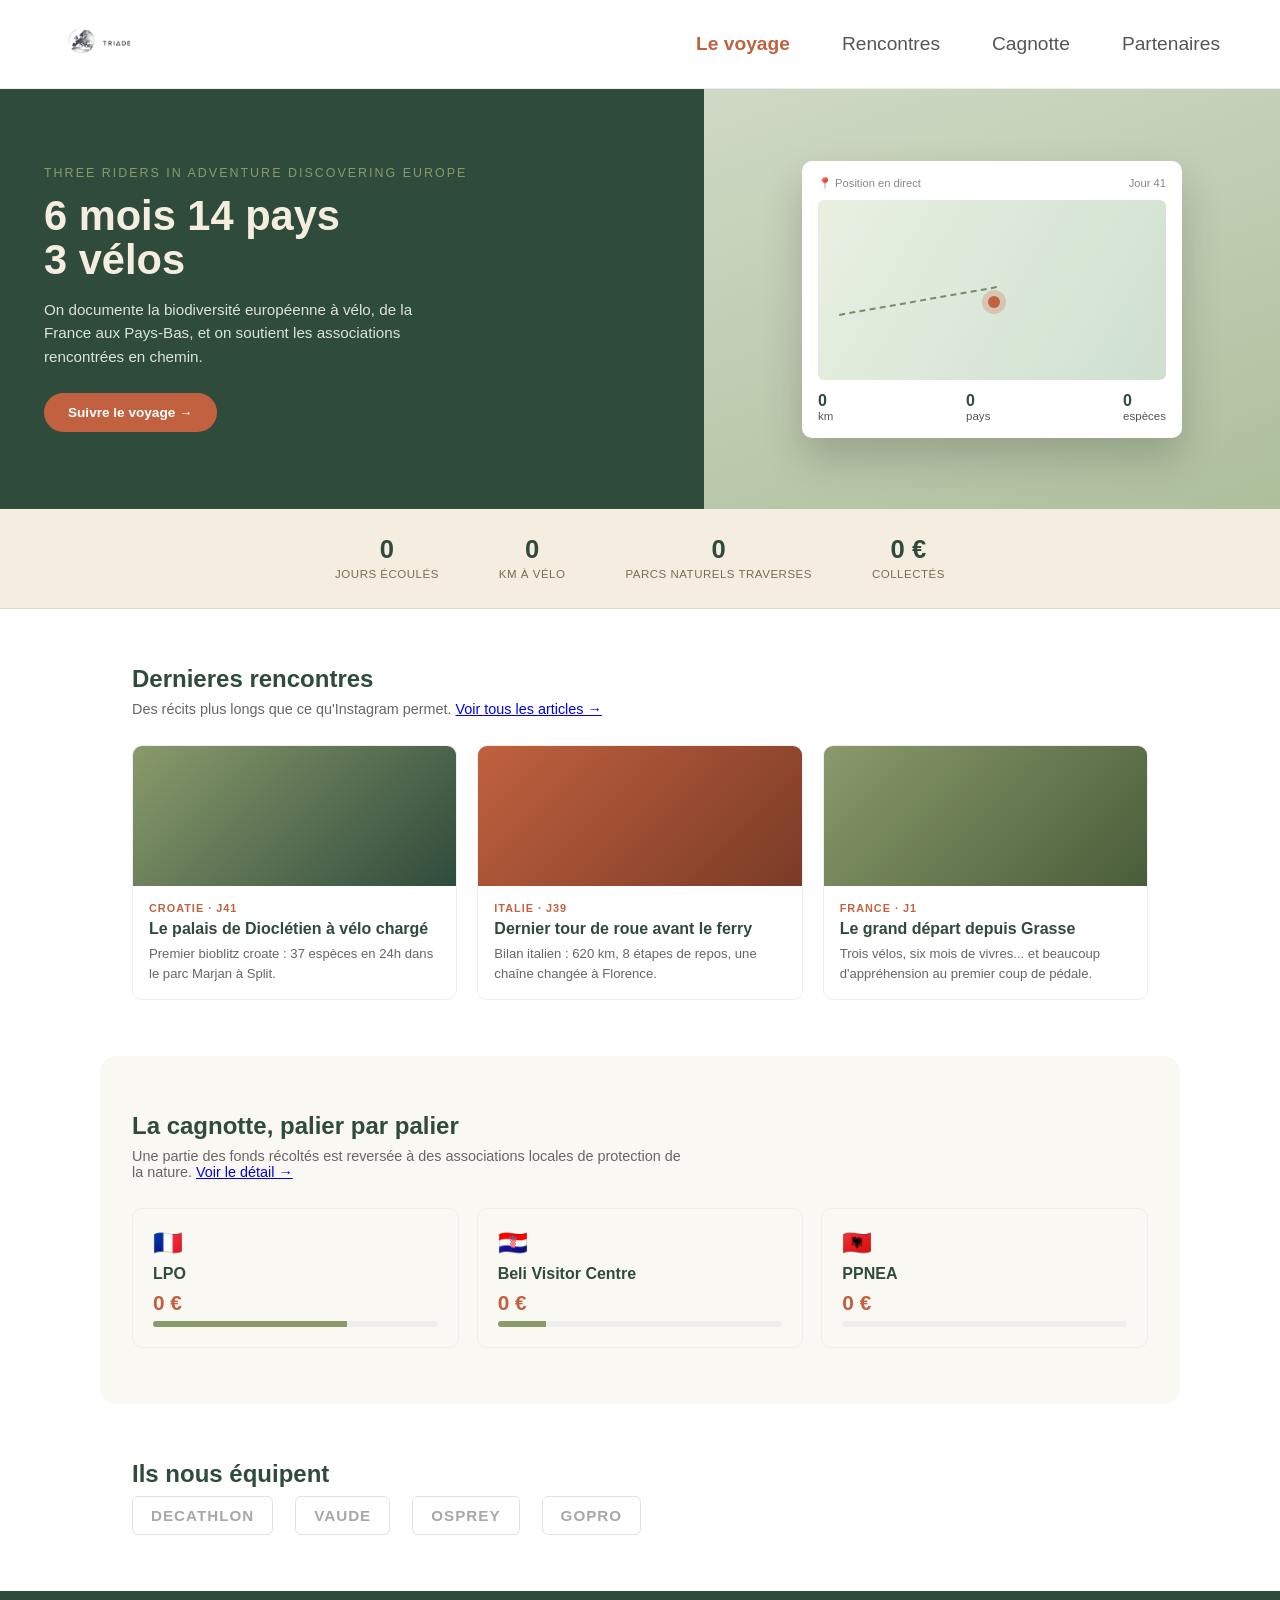
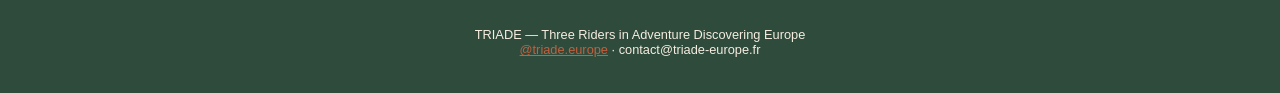
==== commit df5c63ea: "Update index.html" ====
--- a/index.html
+++ b/index.html
@@ -9,7 +9,7 @@
 <body>
 
 <nav>
-  <a class="logo" href="index.html"> <img src="logo triade.png"> <img src="typo triade.png"></a>
+  <a class="logo" href="index.html"> <img src="logotriade.png"></a>
   <div class="navlinks">
     <a href="index.html" class="active">Le voyage</a>
     <a href="carnet.html">Rencontres</a>
